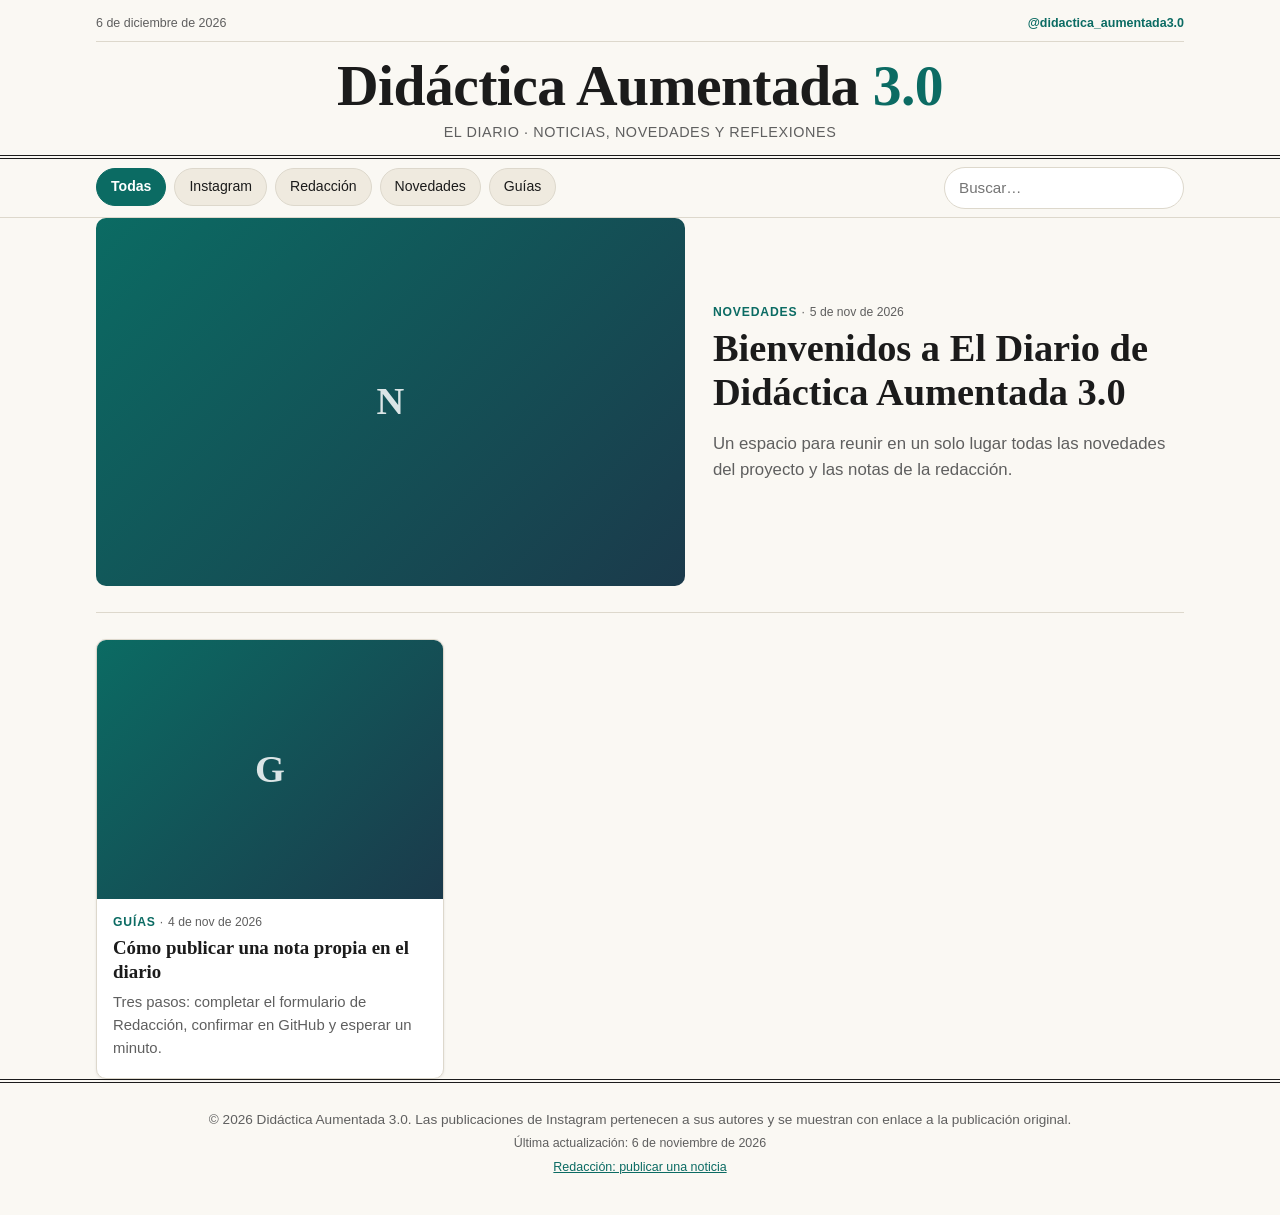
==== index.html @ ef742398 "Add files via upload" ====
<!doctype html>
<html lang="es">
<head>
  <meta charset="utf-8">
  <meta name="viewport" content="width=device-width, initial-scale=1, viewport-fit=cover">
  <meta http-equiv="X-UA-Compatible" content="IE=edge">
  <title>Didáctica Aumentada 3.0 — El Diario</title>
  <meta name="description" content="Noticias de Didáctica Aumentada 3.0: publicaciones de Instagram y notas propias de la redacción.">
  <meta name="theme-color" content="#0b6b63">
  <meta property="og:type" content="website">
  <meta property="og:title" content="Didáctica Aumentada 3.0 — El Diario">
  <meta property="og:description" content="Todas las noticias de @didactica_aumentada3.0 y notas de la redacción.">
  <link rel="icon" href="data:image/svg+xml,%3Csvg xmlns='http://www.w3.org/2000/svg' viewBox='0 0 100 100'%3E%3Crect width='100' height='100' rx='18' fill='%230b6b63'/%3E%3Ctext x='50' y='68' font-size='58' text-anchor='middle' fill='white' font-family='Georgia,serif' font-weight='bold'%3EDA%3C/text%3E%3C/svg%3E">
  <link rel="stylesheet" href="css/style.css">
</head>
<body>
  <a class="skip" href="#app">Saltar al contenido</a>

  <header class="masthead">
    <div class="wrap">
      <div class="masthead-top">
        <span id="today" class="today"></span>
        <a class="ig-link" href="https://www.instagram.com/didactica_aumentada3.0/" target="_blank" rel="noopener noreferrer">@didactica_aumentada3.0</a>
      </div>
      <h1 class="brand"><a href="#/">Didáctica Aumentada <span>3.0</span></a></h1>
      <p class="tagline">El Diario · noticias, novedades y reflexiones</p>
    </div>
  </header>

  <nav class="toolbar" aria-label="Filtros">
    <div class="wrap toolbar-inner">
      <div id="chips" class="chips" role="tablist"></div>
      <form id="search" class="search" role="search" onsubmit="return false">
        <label class="sr" for="q">Buscar noticias</label>
        <input id="q" type="search" placeholder="Buscar…" autocomplete="off">
      </form>
    </div>
  </nav>

  <main id="app" class="wrap" tabindex="-1">
    <p class="loading">Cargando noticias…</p>
    <noscript><p class="loading">Este diario necesita JavaScript habilitado para mostrar las noticias.</p></noscript>
  </main>

  <footer class="footer">
    <div class="wrap">
      <p>© <span id="year"></span> Didáctica Aumentada 3.0. Las publicaciones de Instagram pertenecen a sus autores y se muestran con enlace a la publicación original.</p>
      <p id="updated" class="small"></p>
      <p class="small"><a href="admin.html">Redacción: publicar una noticia</a></p>
    </div>
  </footer>

  <script src="js/app.js"></script>
</body>
</html>
---- css/style.css ----
:root{
  --bg:#faf8f3; --surface:#ffffff; --ink:#1b1b1b; --muted:#5f5f5f; --line:#ddd8cc;
  --accent:#0b6b63; --accent-ink:#ffffff; --chip:#efeadf; --shadow:0 1px 3px rgba(0,0,0,.08);
  --serif:Georgia,"Times New Roman",Times,serif;
  --sans:-apple-system,BlinkMacSystemFont,"Segoe UI",Roboto,"Helvetica Neue",Arial,sans-serif;
}
@media (prefers-color-scheme: dark){
  :root{--bg:#121413;--surface:#1b1e1d;--ink:#ecebe6;--muted:#a6a6a0;--line:#33373a;--accent:#3fb6a8;--accent-ink:#06201d;--chip:#242827;--shadow:none}
}
*{box-sizing:border-box}
html{-webkit-text-size-adjust:100%;text-size-adjust:100%;scroll-behavior:smooth}
body{margin:0;background:var(--bg);color:var(--ink);font-family:var(--sans);line-height:1.55;
  padding-left:env(safe-area-inset-left);padding-right:env(safe-area-inset-right)}
img{max-width:100%;display:block}
a{color:var(--accent)}
.wrap{width:100%;max-width:1120px;margin:0 auto;padding:0 16px}
.sr{position:absolute;width:1px;height:1px;overflow:hidden;clip:rect(0 0 0 0);white-space:nowrap}
.skip{position:absolute;left:-999px;top:0;background:var(--accent);color:var(--accent-ink);padding:8px 12px;z-index:10}
.skip:focus{left:8px;top:8px}
:focus-visible{outline:3px solid var(--accent);outline-offset:2px}

/* Cabecera */
.masthead{border-bottom:4px double var(--ink);padding:14px 0 12px;text-align:center}
.masthead-top{display:flex;justify-content:space-between;gap:8px;flex-wrap:wrap;font-size:.78rem;color:var(--muted);
  border-bottom:1px solid var(--line);padding-bottom:8px}
.masthead-top .today::first-letter{text-transform:uppercase}
.masthead-top .ig-link{text-transform:none;text-decoration:none;font-weight:600}
.brand{font-family:var(--serif);font-weight:700;font-size:clamp(1.9rem,7vw,3.6rem);line-height:1.05;margin:14px 0 4px;letter-spacing:-.01em}
.brand a{color:var(--ink);text-decoration:none}
.brand span{color:var(--accent)}
.tagline{margin:0;color:var(--muted);font-size:.9rem;letter-spacing:.04em;text-transform:uppercase}

/* Barra de filtros */
.toolbar{position:sticky;top:0;z-index:5;background:var(--bg);border-bottom:1px solid var(--line)}
.toolbar-inner{display:flex;gap:12px;align-items:center;justify-content:space-between;padding-top:8px;padding-bottom:8px;flex-wrap:wrap}
.chips{display:flex;gap:8px;overflow-x:auto;-webkit-overflow-scrolling:touch;scrollbar-width:none;flex:1 1 320px;padding-bottom:2px}
.chips::-webkit-scrollbar{display:none}
.chip{flex:0 0 auto;border:1px solid var(--line);background:var(--chip);color:var(--ink);border-radius:999px;
  padding:7px 14px;font:inherit;font-size:.88rem;cursor:pointer;min-height:38px}
.chip[aria-selected="true"]{background:var(--accent);border-color:var(--accent);color:var(--accent-ink);font-weight:600}
.search{flex:0 1 240px;min-width:140px;width:100%}
.search input{width:100%;min-height:40px;border:1px solid var(--line);border-radius:999px;padding:8px 14px;
  background:var(--surface);color:var(--ink);font:inherit;font-size:.95rem}

main{padding-top:22px;padding-bottom:40px;outline:none}
.loading,.empty{color:var(--muted);text-align:center;padding:48px 0}

/* Portada */
.hero{display:block;margin-bottom:26px;border-bottom:1px solid var(--line);padding-bottom:26px}
.hero a.card-link{display:grid;grid-template-columns:1fr;gap:16px;text-decoration:none;color:inherit}
.hero .media{aspect-ratio:16/10}
.hero h2{font-family:var(--serif);font-size:clamp(1.5rem,4.6vw,2.4rem);line-height:1.15;margin:4px 0 10px}
.hero .summary{font-size:1.05rem;color:var(--muted)}
@media (min-width:820px){
  .hero a.card-link{grid-template-columns:1.25fr 1fr;gap:28px;align-items:center}
}
.grid{display:grid;gap:22px;grid-template-columns:repeat(auto-fill,minmax(260px,1fr))}
.card{background:var(--surface);border:1px solid var(--line);border-radius:10px;overflow:hidden;box-shadow:var(--shadow)}
.card a.card-link{display:flex;flex-direction:column;height:100%;text-decoration:none;color:inherit}
.card a.card-link:hover h3,.hero a.card-link:hover h2{color:var(--accent)}
.card .media{aspect-ratio:4/3}
.card .body{padding:14px 16px 18px}
.card h3{font-family:var(--serif);font-size:1.18rem;line-height:1.25;margin:4px 0 8px}
.card .summary{margin:0;color:var(--muted);font-size:.93rem;display:-webkit-box;-webkit-line-clamp:3;-webkit-box-orient:vertical;overflow:hidden}
.media{background:linear-gradient(135deg,var(--accent),#1b3a4b);border-radius:10px;overflow:hidden;position:relative}
.card .media{border-radius:0}
.media img{width:100%;height:100%;object-fit:cover}
.media .ph{position:absolute;inset:0;display:flex;align-items:center;justify-content:center;color:rgba(255,255,255,.85);
  font-family:var(--serif);font-size:2.4rem;font-weight:700}
.kicker{font-size:.76rem;text-transform:uppercase;letter-spacing:.07em;color:var(--accent);font-weight:700}
.kicker .dot{color:var(--muted);font-weight:400;margin:0 4px}
.kicker time{color:var(--muted);font-weight:400;text-transform:none;letter-spacing:0}
.more{display:block;margin:30px auto 0;padding:11px 26px;border-radius:999px;border:1px solid var(--accent);
  background:transparent;color:var(--accent);font:inherit;font-weight:600;cursor:pointer;min-height:44px}
.more:hover{background:var(--accent);color:var(--accent-ink)}

/* Nota */
.article{max-width:760px;margin:0 auto}
.back{display:inline-block;margin-bottom:14px;text-decoration:none;font-weight:600}
.article h1{font-family:var(--serif);font-size:clamp(1.7rem,5.5vw,2.8rem);line-height:1.15;margin:6px 0 12px}
.byline{color:var(--muted);font-size:.9rem;margin-bottom:18px}
.gallery{display:flex;gap:10px;overflow-x:auto;scroll-snap-type:x mandatory;-webkit-overflow-scrolling:touch;margin:0 0 6px;border-radius:10px}
.gallery figure{flex:0 0 100%;margin:0;scroll-snap-align:center;background:var(--chip);border-radius:10px;overflow:hidden}
.gallery img{width:100%;max-height:80vh;object-fit:contain;margin:0 auto}
.gallery-hint{font-size:.8rem;color:var(--muted);margin:0 0 18px}
.text p{font-size:1.08rem;margin:0 0 1.1em;white-space:pre-line;overflow-wrap:anywhere}
.embed{display:flex;justify-content:center;margin:20px 0;max-width:100%;overflow:hidden}
.embed blockquote{max-width:100%}
.tags{display:flex;flex-wrap:wrap;gap:6px;margin:18px 0}
.tag{background:var(--chip);border-radius:999px;padding:3px 10px;font-size:.8rem;color:var(--muted)}
.actions{display:flex;flex-wrap:wrap;gap:10px;margin:22px 0 0;padding-top:18px;border-top:1px solid var(--line)}
.btn{display:inline-flex;align-items:center;justify-content:center;min-height:44px;padding:10px 20px;border-radius:999px;
  border:1px solid var(--accent);background:var(--accent);color:var(--accent-ink);font:inherit;font-weight:600;text-decoration:none;cursor:pointer}
.btn.ghost{background:transparent;color:var(--accent)}

/* Pie */
.footer{border-top:4px double var(--ink);padding:22px 0 34px;color:var(--muted);font-size:.85rem;text-align:center}
.footer p{margin:4px 0}
.small{font-size:.78rem}

/* Admin */
.admin{max-width:760px;margin:0 auto}
.admin h1{font-family:var(--serif);margin-top:0}
.field{margin:0 0 16px}
.field label{display:block;font-weight:600;margin-bottom:5px}
.field small{color:var(--muted);display:block;margin-top:3px}
.field input,.field textarea,.field select{width:100%;padding:10px 12px;border:1px solid var(--line);border-radius:8px;
  background:var(--surface);color:var(--ink);font:inherit;font-size:1rem}
.field textarea{min-height:160px;resize:vertical}
.row{display:grid;gap:16px;grid-template-columns:1fr}
@media (min-width:640px){.row{grid-template-columns:1fr 1fr}}
.out{width:100%;min-height:140px;font-family:ui-monospace,Menlo,Consolas,monospace;font-size:.8rem;padding:10px;border:1px solid var(--line);
  border-radius:8px;background:var(--surface);color:var(--ink)}
.note{background:var(--chip);border-radius:8px;padding:12px 14px;font-size:.9rem;margin:0 0 20px}

@media (prefers-reduced-motion: reduce){html{scroll-behavior:auto}}
@media print{.toolbar,.actions,.footer .small{display:none}}
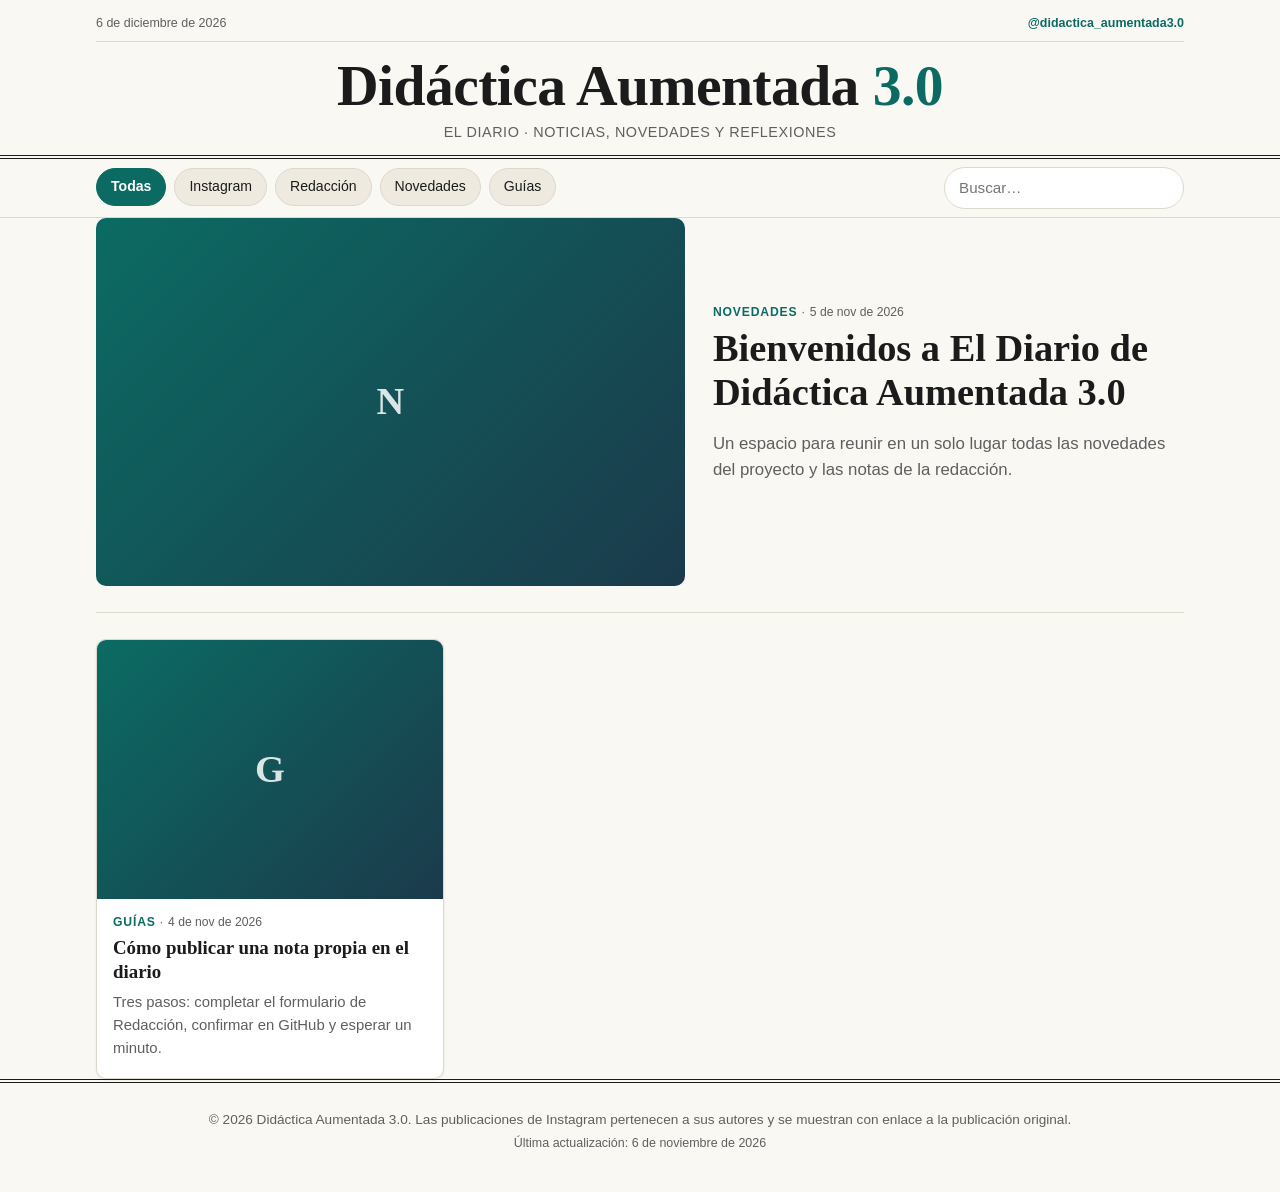
==== commit 92370eb2: "Update index.html" ====
--- a/index.html
+++ b/index.html
@@ -46,7 +46,6 @@
     <div class="wrap">
       <p>© <span id="year"></span> Didáctica Aumentada 3.0. Las publicaciones de Instagram pertenecen a sus autores y se muestran con enlace a la publicación original.</p>
       <p id="updated" class="small"></p>
-      <p class="small"><a href="admin.html">Redacción: publicar una noticia</a></p>
     </div>
   </footer>
 
